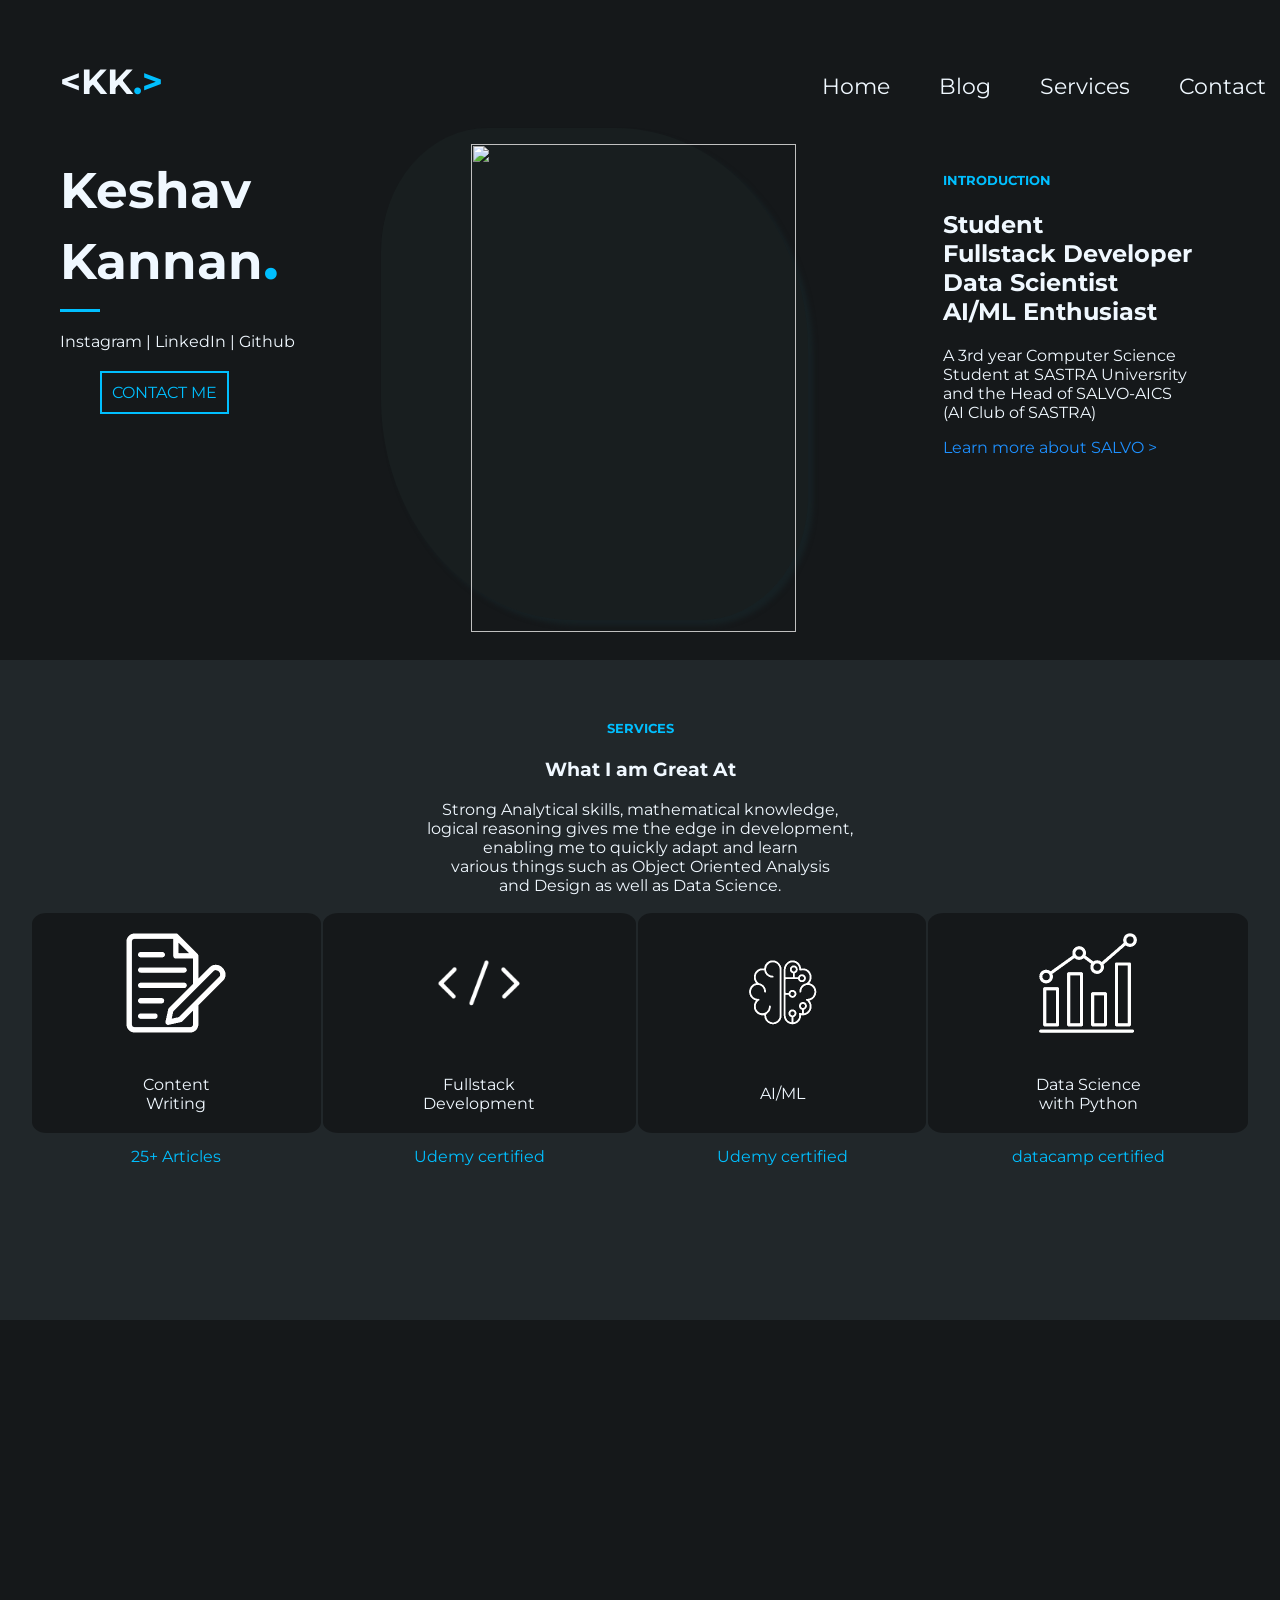
==== Portfolio_Project/portfolio(css201).html @ e89356ef "Add files via upload" ====
<!DOCTYPE html>
<html lang="en">
<head>
    <meta charset="UTF-8">
    <meta name="viewport" content="width=device-width, initial-scale=1.0">
    <title>KK.com</title>
    <link rel="icon" type="image/.png" href="Screenshot 2024-05-29 115316.png">
    <link rel="preconnect" href="https://fonts.googleapis.com">
    <link rel="preconnect" href="https://fonts.gstatic.com" crossorigin>
    <link href="https://fonts.googleapis.com/css2?family=Montserrat:ital,wght@0,100..900;1,100..900&family=Reddit+Mono:wght@200..900&display=swap" rel="stylesheet">
    <style>
        body{
            margin: 0px;
            padding:0px;
            font-family:"Montserrat",sans-serif;
        }
        a{
            text-decoration: None;
            color:aliceblue;
        }
        a#button:hover{
            background-color: aliceblue;
            color:#15181A;
        }
        a:hover{
            color:deepskyblue;
        }
        a#menu:hover{
            text-decoration: underline;
            color:deepskyblue;
            text-underline-offset: 10px;
        }
        .oddview{
            background-color: #15181A;
            color:aliceblue;
            height: 600px;
            padding: 30px;
        }
        .evenview{
            background-color: #21272A;
            color:aliceblue;
            height: 600px;
            padding: 30px;
        }
        #home{
            display: flex;
            flex-wrap: wrap;
        }
        #header{
            height: 40px;
            flex-basis: 100%;
            padding: 30px;
            font-size: 35px;
        }
        #containertext{
            flex-basis: 30%;
            text-align: left;
            padding: 20px;
            margin: 10px;
        }
        #containerimage{
            flex-basis: 35%;
            margin:20px;
        }
    </style>
</head>
<body>
    <div class="oddview" id="home">
        <div id="header">
            <b>&lt;KK</b><p style="color :deepskyblue; display: inline;"><b>.&gt;</b></p>
            <a id="menu" href="#home" style="display:inline-block; font-size:22px; transform:translateX(650px);">Home</a>
            <a id="menu" href="https://stamfordstroll.blogspot.com/" style="display:inline-block; font-size:22px; transform:translateX(690px)">Blog</a>
            <a id="menu" href="#page2" style="display:inline-block; font-size: 22px;transform: translateX(730px)">Services</a>
            <a id="menu" href="" style="display:inline-block; font-size: 22px;transform: translate(770px);">Contact</a>
        </div>
        <div id="containertext">
            <p style="font-size: 50px;display: inline"><b>Keshav<br>Kannan</b></p><p style="display:inline; font-size: 60px; color:deepskyblue;"><b>.</b></p>
            <div style="border-bottom:3px solid deepskyblue; width:40px; display:block; height:15px"></div>
            <div style="display:block; transform: translateY(20px);"><a href="https://www.instagram.com/kkeshav_2711/"> Instagram </a>|<a href="https://www.linkedin.com/in/k-keshav-951024261/"> LinkedIn </a>|<a href="https://github.com/KKeshav1101"> Github </a></div>
            <a id="button" href="" style="display:inline-block; border: 2px solid deepskyblue; color:deepskyblue; padding:10px; margin: 40px;">CONTACT ME</a>
        </div>
        <div id="containerimage" style="border-radius: 25% 45% 25% 45%; border-spacing: 10px; background-color: #181e1f;transform: translateX(-95px) translateY(-22px);box-shadow: 5px 5px 5px rgb(23, 33, 36);">
            <img src="DSC_0014-removebg.png" width="325px" height="488px" style="transform: translateX(90px) translateY(16px);">
        </div>
        <div style="display: inline;
                    margin:10px;
                    padding:10px;
                    color:aliceblue;
                    text-align: left;">
            <h5 style="color:deepskyblue">INTRODUCTION</h5>
            <h2>Student<br>Fullstack Developer<br>Data Scientist<br>AI/ML Enthusiast</h2>
            <p>A 3rd year Computer Science<br>Student at SASTRA Universrity<br>and the Head of SALVO-AICS<br>(AI Club of SASTRA)</p>
            <a href="https://www.linkedin.com/in/salvo-sastra/?originalSubdomain=in" style="color: dodgerblue;">Learn more about SALVO &gt;</a>
        </div>
    </div>
    <div class="evenview" id="page2">
        <h5 style="color:deepskyblue; text-align: center; margin-top: 30px;">SERVICES</h5>
        <h3 style="text-align: center;">What I am Great At</h3>
        <p style="text-align: center;">Strong Analytical skills, mathematical knowledge,<br>logical reasoning gives me the edge in development,<br> enabling me to quickly adapt and learn<br> various things such as Object Oriented Analysis<br>and Design as well as Data Science.</p>
        <table border="0" width="100%" style="text-align: center;">
            <tr>
                <td colspan="25%" style="border-radius:5% 5% 5% 5%;background-color: #15181A; margin:20px;padding:20px;"><img src="557488.png" width="100px" height="100px"><br><br><br>Content<br>Writing</td>
                <td colspan="25%" style="border-radius:5% 5% 5% 5%;background-color: #15181A; margin:20px;padding:20px;"><img src="521193-200.png" width="100px" height="100px"><br><br><br>Fullstack<br>Development</td>
                <td colspan="25%" style="border-radius:5% 5% 5% 5%;background-color: #15181A; margin:20px;padding:20px;"><img src="aiicon.png" width="100px" height="100px"><br><br><br>AI/ML</td>
                <td colspan="25%" style="border-radius:5% 5% 5% 5%;background-color: #15181A; margin:20px;padding:20px;"><img src="graph.pnh.png" width="100px" height="100px"><br><br><br>Data Science<br>with Python<br></td>
            </tr>
            <tr style="transform: translateY(50%);">
                <td colspan="25%" style="color:deepskyblue; margin:20px;">25+ Articles</td>
                <td colspan="25%" style="color:deepskyblue; margin:20px;">Udemy certified</td>
                <td colspan="25%" style="color:deepskyblue; margin:20px;">Udemy certified</td>
                <td colspan="25%" style="color:deepskyblue; margin:20px;">datacamp certified</td>
            </tr>
        </table>
    </div>
    <div class="oddview"></div>
    <div class="evenview"></div>
    <div class="oddview"></div>
</body>
</html>
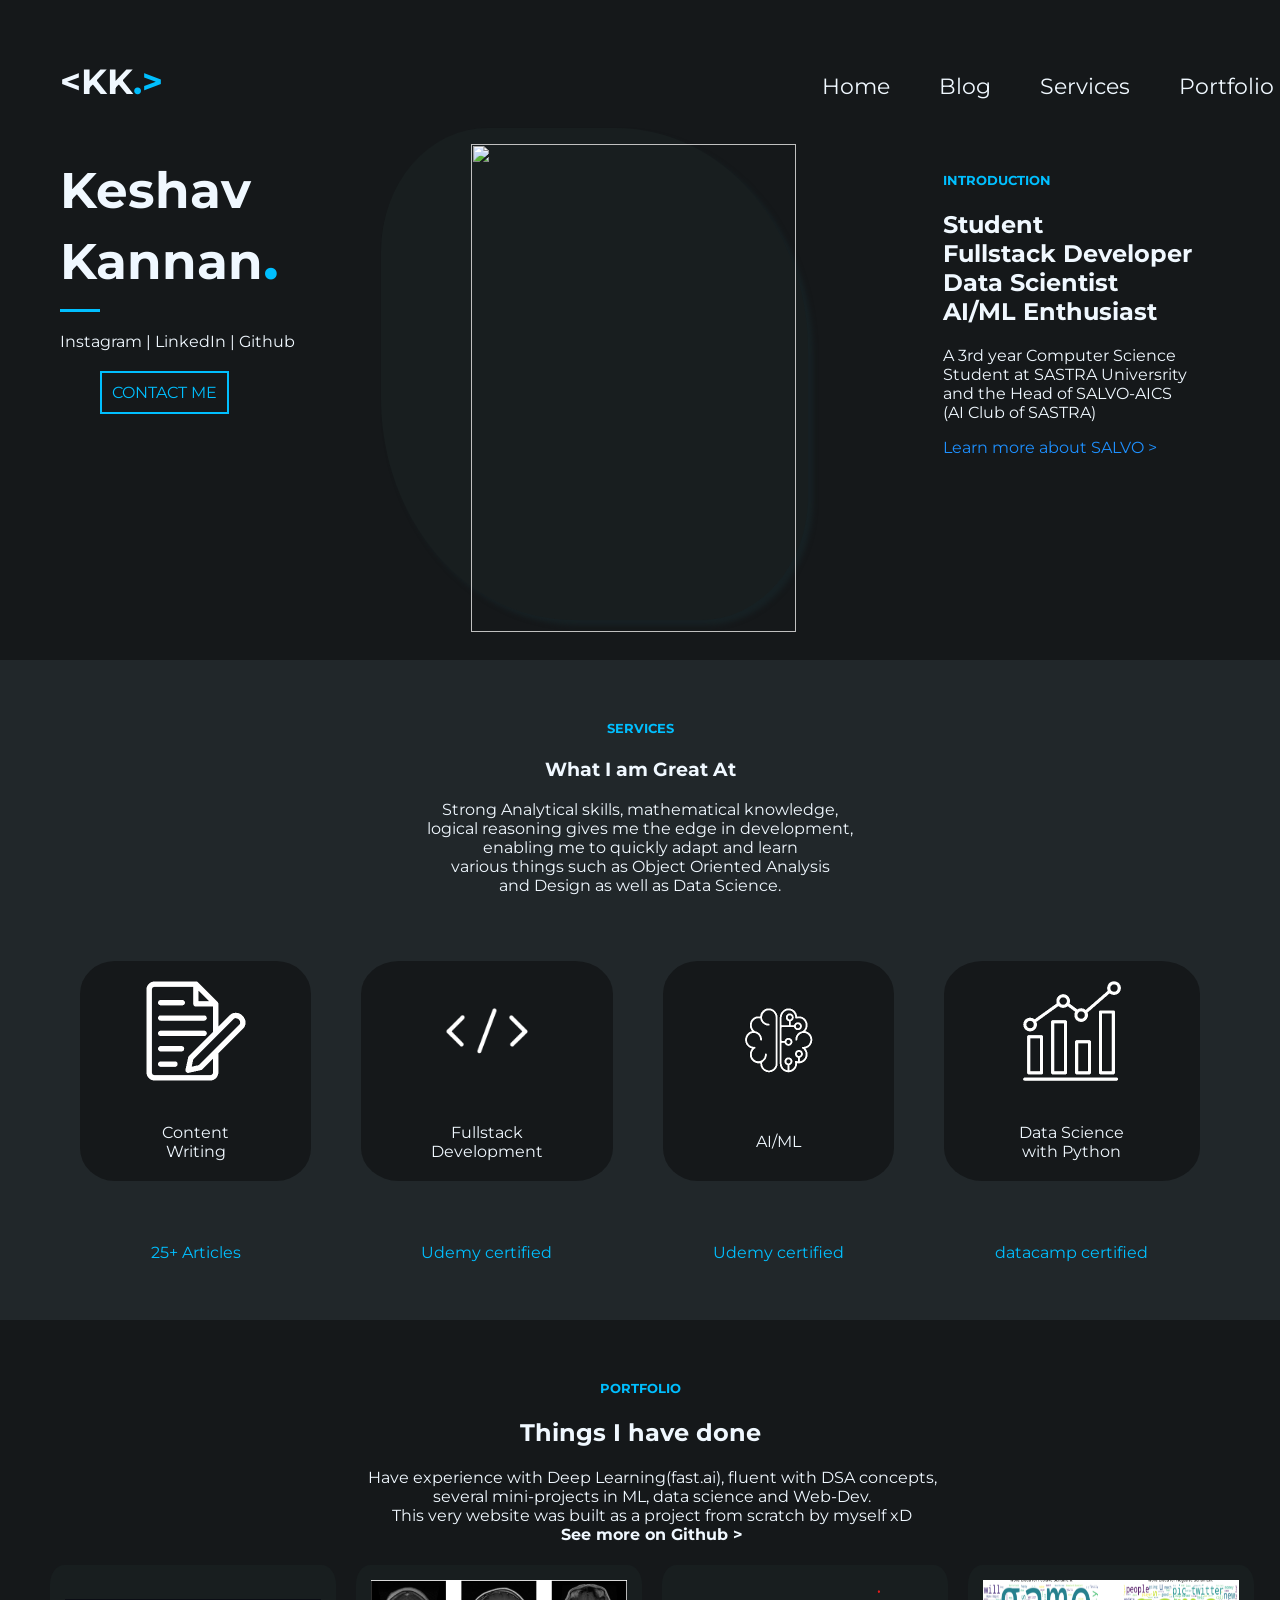
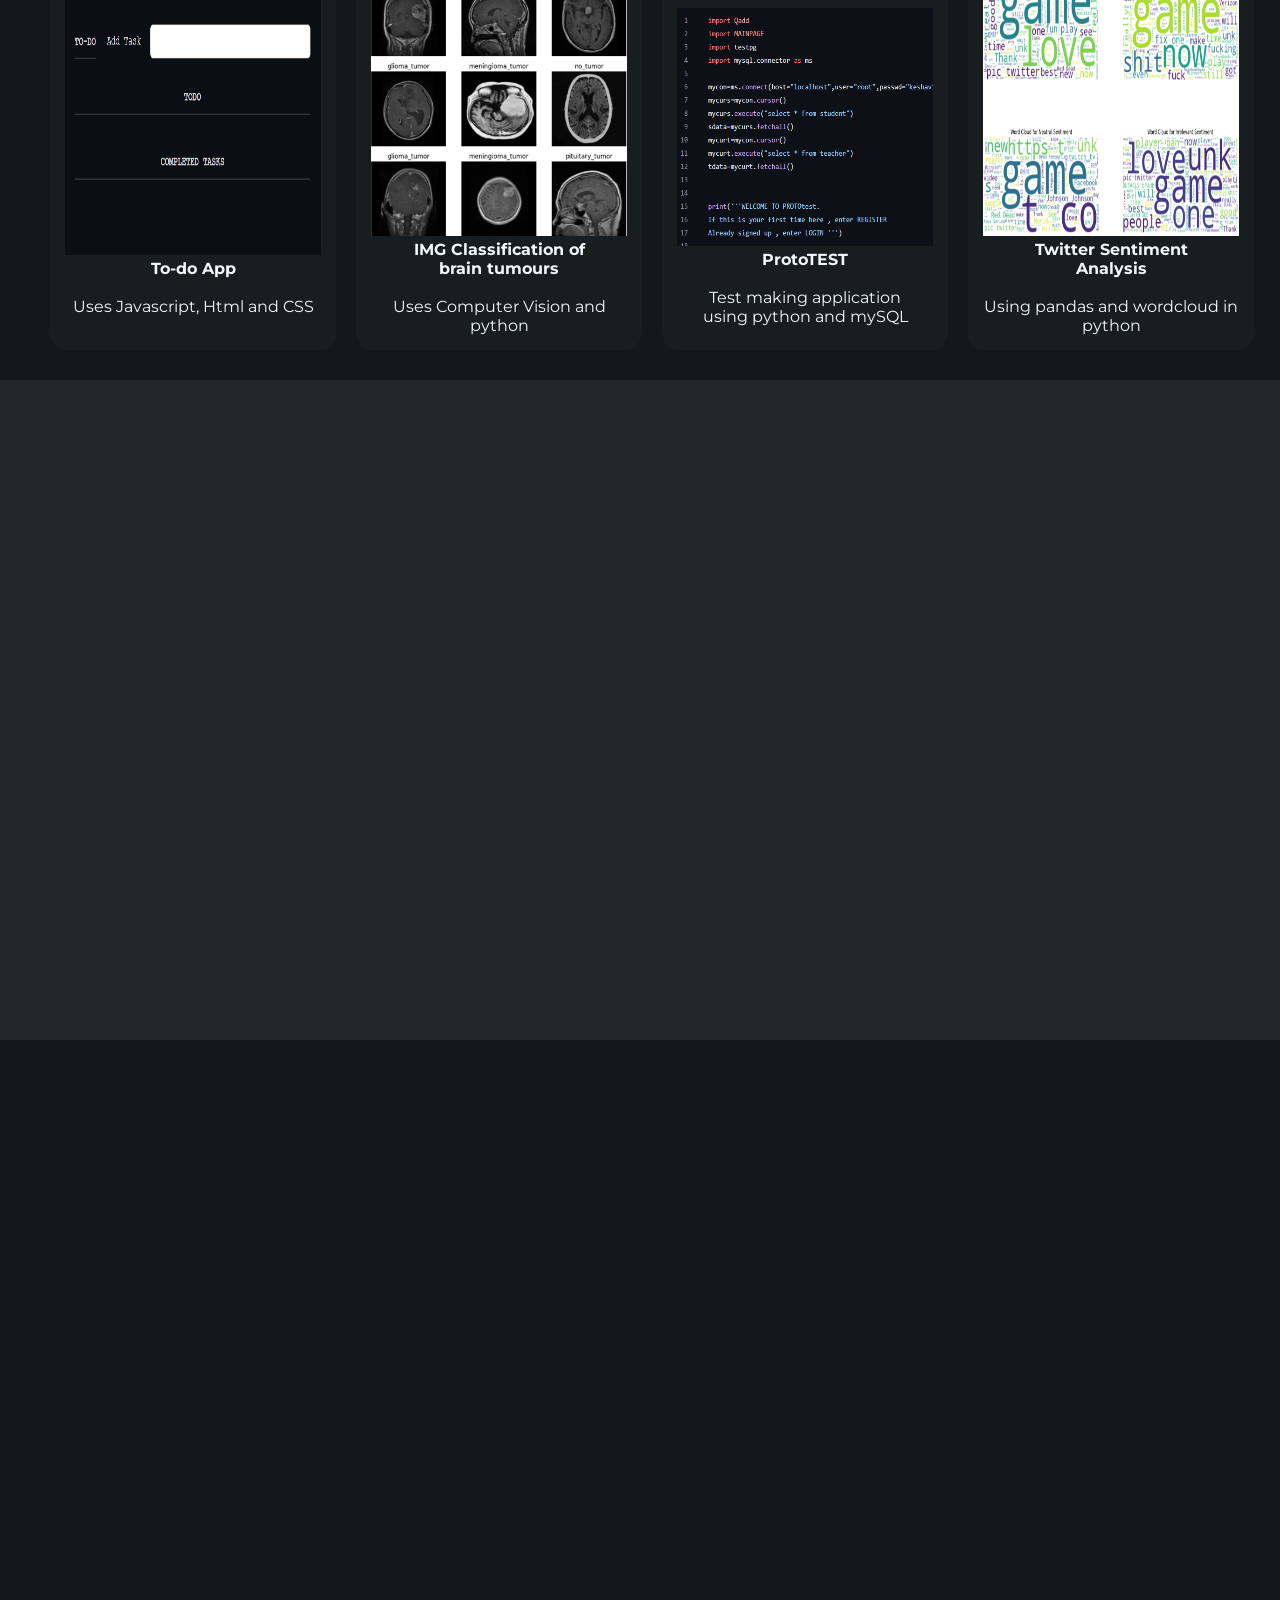
==== commit 72a46020: "Add files via upload" ====
--- a/Portfolio_Project/portfolio(css201).html
+++ b/Portfolio_Project/portfolio(css201).html
@@ -71,7 +71,8 @@
             <a id="menu" href="#home" style="display:inline-block; font-size:22px; transform:translateX(650px);">Home</a>
             <a id="menu" href="https://stamfordstroll.blogspot.com/" style="display:inline-block; font-size:22px; transform:translateX(690px)">Blog</a>
             <a id="menu" href="#page2" style="display:inline-block; font-size: 22px;transform: translateX(730px)">Services</a>
-            <a id="menu" href="" style="display:inline-block; font-size: 22px;transform: translate(770px);">Contact</a>
+            <a id="menu" href="#page3" style="display:inline-block; font-size: 22px;transform: translate(770px);">Portfolio</a>
+            <a id="menu" href="" style="display:inline-block; font-size: 22px;transform: translate(810px);">Contact</a>
         </div>
         <div id="containertext">
             <p style="font-size: 50px;display: inline"><b>Keshav<br>Kannan</b></p><p style="display:inline; font-size: 60px; color:deepskyblue;"><b>.</b></p>
@@ -97,22 +98,37 @@
         <h5 style="color:deepskyblue; text-align: center; margin-top: 30px;">SERVICES</h5>
         <h3 style="text-align: center;">What I am Great At</h3>
         <p style="text-align: center;">Strong Analytical skills, mathematical knowledge,<br>logical reasoning gives me the edge in development,<br> enabling me to quickly adapt and learn<br> various things such as Object Oriented Analysis<br>and Design as well as Data Science.</p>
-        <table border="0" width="100%" style="text-align: center;">
+        <table border="0" width="100%" style="text-align: center; border-spacing: 50px;">
             <tr>
-                <td colspan="25%" style="border-radius:5% 5% 5% 5%;background-color: #15181A; margin:20px;padding:20px;"><img src="557488.png" width="100px" height="100px"><br><br><br>Content<br>Writing</td>
-                <td colspan="25%" style="border-radius:5% 5% 5% 5%;background-color: #15181A; margin:20px;padding:20px;"><img src="521193-200.png" width="100px" height="100px"><br><br><br>Fullstack<br>Development</td>
-                <td colspan="25%" style="border-radius:5% 5% 5% 5%;background-color: #15181A; margin:20px;padding:20px;"><img src="aiicon.png" width="100px" height="100px"><br><br><br>AI/ML</td>
-                <td colspan="25%" style="border-radius:5% 5% 5% 5%;background-color: #15181A; margin:20px;padding:20px;"><img src="graph.pnh.png" width="100px" height="100px"><br><br><br>Data Science<br>with Python<br></td>
+                <td colspan="25%" style="border-radius:15% 15% 15% 15%;background-color: #15181A; margin:20px;padding:20px;"><img src="557488.png" width="100px" height="100px"><br><br><br>Content<br>Writing</td>
+                <td colspan="25%" style="border-radius:15% 15% 15% 15%;background-color: #15181A; margin:20px;padding:20px;"><img src="521193-200.png" width="100px" height="100px"><br><br><br>Fullstack<br>Development</td>
+                <td colspan="25%" style="border-radius:15% 15% 15% 15%;background-color: #15181A; margin:20px;padding:20px;"><img src="aiicon.png" width="100px" height="100px"><br><br><br>AI/ML</td>
+                <td colspan="25%" style="border-radius:15% 15% 15% 15%;background-color: #15181A; margin:20px;padding:20px;"><img src="graph.pnh.png" width="100px" height="100px"><br><br><br>Data Science<br>with Python<br></td>
             </tr>
             <tr style="transform: translateY(50%);">
-                <td colspan="25%" style="color:deepskyblue; margin:20px;">25+ Articles</td>
-                <td colspan="25%" style="color:deepskyblue; margin:20px;">Udemy certified</td>
-                <td colspan="25%" style="color:deepskyblue; margin:20px;">Udemy certified</td>
-                <td colspan="25%" style="color:deepskyblue; margin:20px;">datacamp certified</td>
+                <td colspan="25%" style="color:deepskyblue; ">25+ Articles</td>
+                <td colspan="25%" style="color:deepskyblue; ">Udemy certified</td>
+                <td colspan="25%" style="color:deepskyblue; ">Udemy certified</td>
+                <td colspan="25%" style="color:deepskyblue; ">datacamp certified</td>
             </tr>
         </table>
     </div>
-    <div class="oddview"></div>
+    <div class="oddview" id="page3">
+        <h5 style="color:deepskyblue; text-align: center; margin-top: 30px;">PORTFOLIO</h5>
+        <h2 style="text-align: center;">Things I have done</h2>
+        <table style="border-spacing: 20px; align-self: center; align-items: center; transform:translatey(-20px);" width="100%">
+                <td colspan="100%" style="text-align: center;">Have experience with Deep Learning(fast.ai), fluent with DSA concepts,<br>several mini-projects in ML, data science and Web-Dev.<br>This very website was built as a project from scratch by myself xD<br>
+                    <a href="https://github.com/KKeshav1101" style="text-align: center;"><b>See more on Github &gt;</b></a>
+                </td>
+            </tr>
+            <tr>
+                <td rowspan="75%" width="256px" style="border-radius: 5% 5% 5% 5%; background-color: #181e1f; padding:15px;text-align: center;"><img src="Screenshot 2024-05-30 153227.png" width="256px" height="256px"><br><b><a href="https://github.com/KKeshav1101/WebDev/tree/main/Web_Dev/HTML%20basics/To-do%20app">To-do App</a></b><br><br>Uses Javascript, Html and CSS </td>
+                <td rowspan="75%" width="256px" style="border-radius: 5% 5% 5% 5%; background-color: #181e1f; padding:15px;text-align: center;"><img src="Screenshot 2024-05-30 154910.png" width="256px" height="256px"><br><b><a href="https://github.com/KKeshav1101/DeepLearning/blob/main/img-classification-tumor.ipynb">IMG Classification of <br>brain tumours</a></b><br><br>Uses Computer Vision and python</td>
+                <td rowspan="75%" width="256px" style="border-radius: 5% 5% 5% 5%; background-color: #181e1f; padding:15px;text-align: center;"><img src="Screenshot 2024-05-30 155832.png" width="256px" height="256px"><br><b><a href="https://github.com/KKeshav1101/Prototest">ProtoTEST</a></b><br><br>Test making application<br>using python and mySQL</td>
+                <td rowspan="75%" width="256px" style="border-radius: 5% 5% 5% 5%; background-color: #181e1f; padding:15px;text-align: center;"><img src="Screenshot 2024-05-30 160728.png" width="256px" height="256px"><br><b><a href="https://github.com/KKeshav1101/DeepLearning/blob/main/img-classification-tumor.ipynb">Twitter Sentiment<br>Analysis</a></b><br><br>Using pandas and wordcloud in python</td>
+            </tr>
+        </table>
+    </div>
     <div class="evenview"></div>
     <div class="oddview"></div>
 </body>
